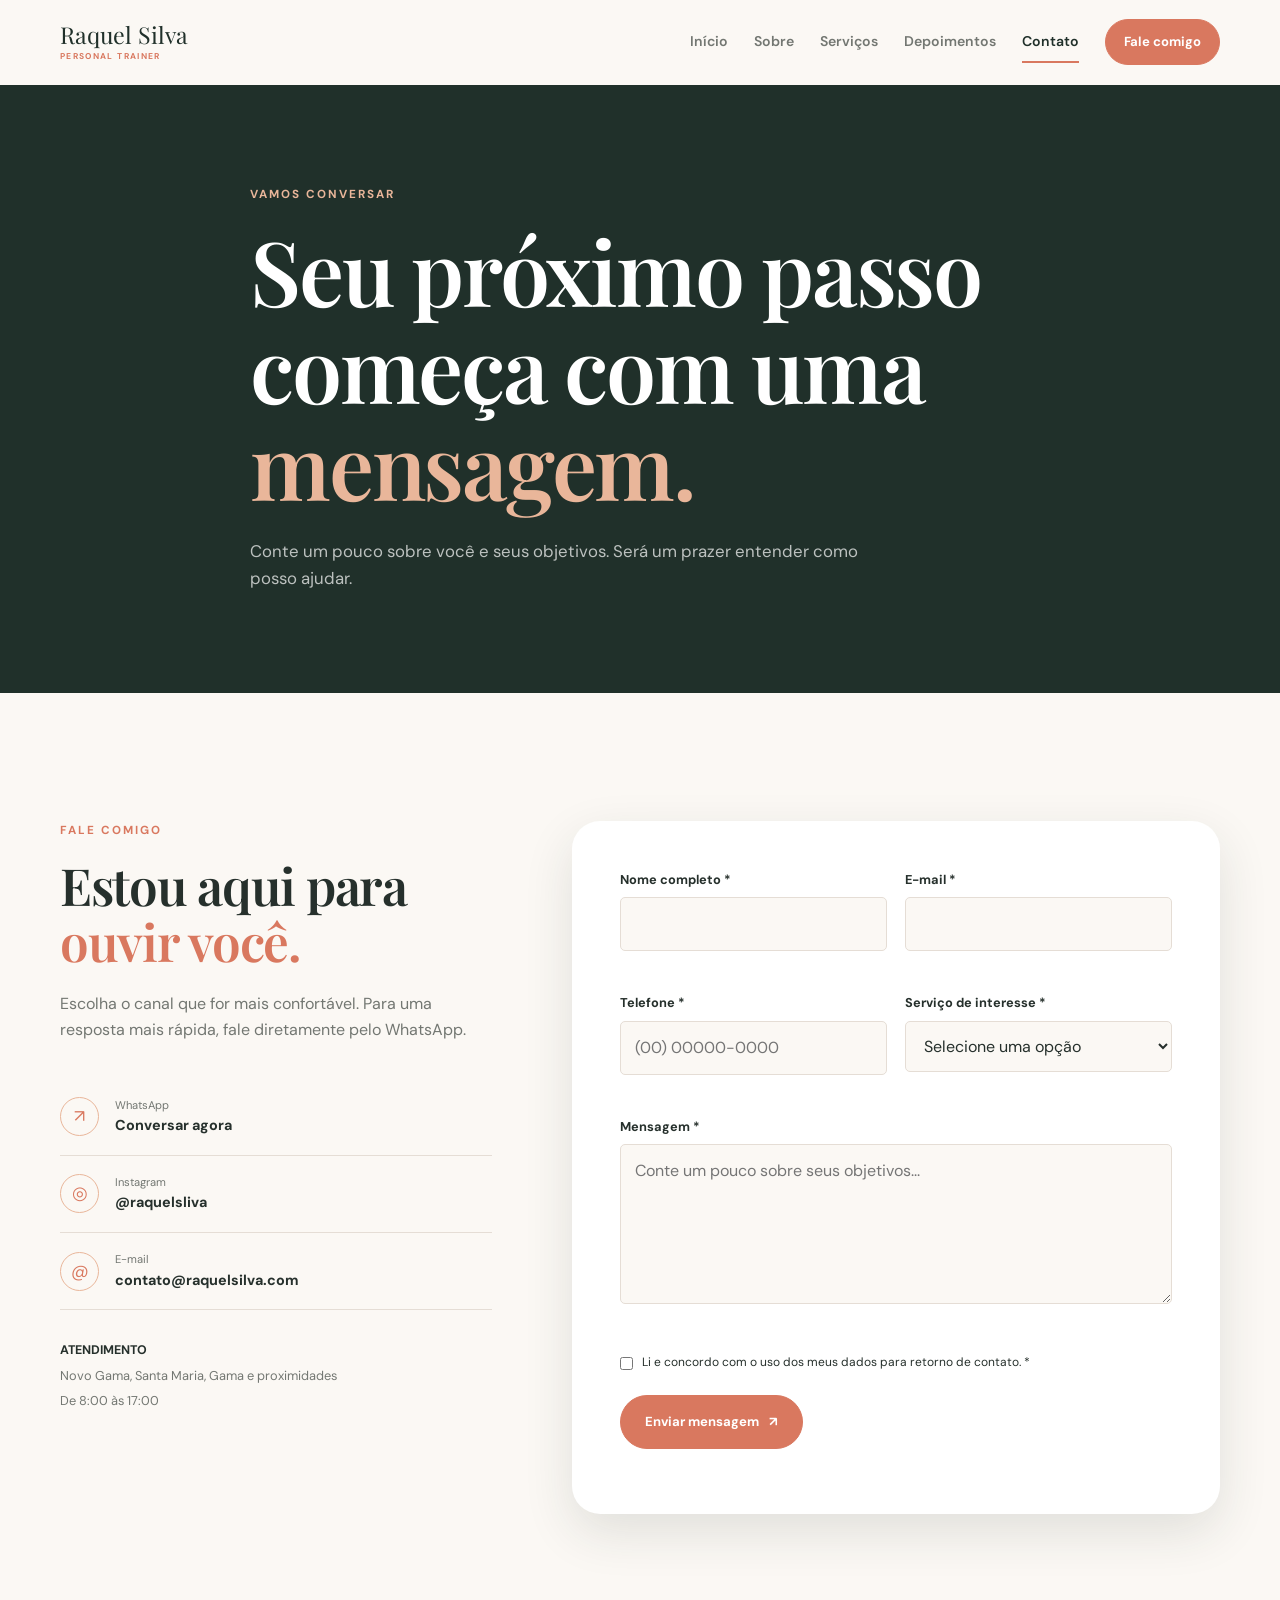
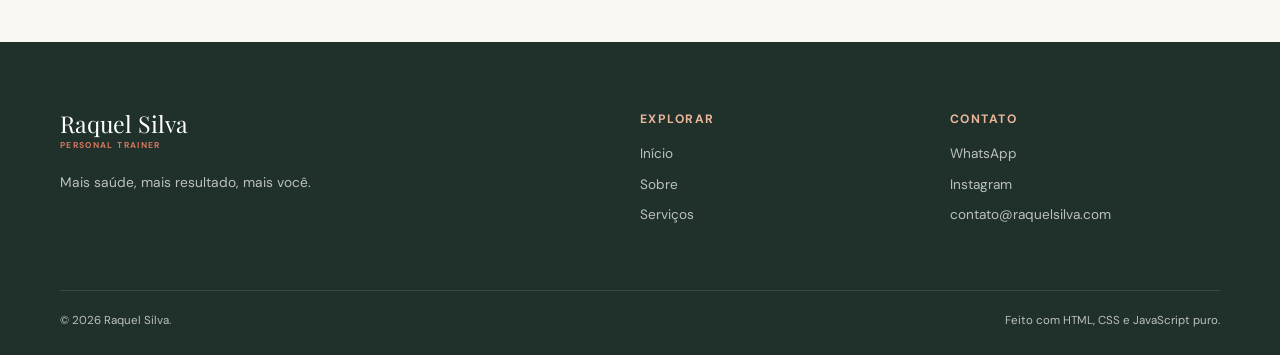
==== contato.html @ 31d825fd "Commit Inicial" ====
<!DOCTYPE html>
<html lang="pt-BR">
<head><meta charset="UTF-8"><meta name="viewport" content="width=device-width, initial-scale=1.0"><meta name="description" content="Entre em contato com Raquel Silva Personal Trainer pelo WhatsApp, Instagram ou formulário online."><title>Contato | Raquel Silva Personal Trainer</title><link rel="preconnect" href="https://fonts.googleapis.com"><link rel="preconnect" href="https://fonts.gstatic.com" crossorigin><link href="https://fonts.googleapis.com/css2?family=DM+Sans:wght@400;500;600;700&family=Playfair+Display:wght@600;700&display=swap" rel="stylesheet"><link rel="stylesheet" href="assets/css/style.css"><link rel="stylesheet" href="assets/css/responsive.css"><script defer src="assets/js/main.js"></script><script defer src="assets/js/form-validation.js"></script></head>
<body><a class="skip-link" href="#conteudo">Pular para o conteúdo</a><header class="site-header" id="topo"><div class="container nav-wrapper"><a class="brand" href="index.html"><span>Raquel Silva</span><small>PERSONAL TRAINER</small></a><button class="menu-toggle" type="button" aria-expanded="false" aria-controls="menu-principal" aria-label="Abrir menu"><span></span><span></span><span></span></button><nav class="main-nav" id="menu-principal" aria-label="Navegação principal"><a href="index.html">Início</a><a href="sobre.html">Sobre</a><a href="servicos.html">Serviços</a><a href="index.html#depoimentos">Depoimentos</a><a class="active" href="contato.html">Contato</a><a class="button button-small" data-whatsapp href="#">Fale comigo</a></nav></div></header>
<main id="conteudo"><section class="page-hero section-dark"><div class="container narrow"><p class="eyebrow">Vamos conversar</p><h1>Seu próximo passo começa com uma <em>mensagem.</em></h1><p>Conte um pouco sobre você e seus objetivos. Será um prazer entender como posso ajudar.</p></div></section><section class="section"><div class="container contact-grid"><div class="contact-intro reveal"><p class="eyebrow">Fale comigo</p><h2>Estou aqui para <em>ouvir você.</em></h2><p>Escolha o canal que for mais confortável. Para uma resposta mais rápida, fale diretamente pelo WhatsApp.</p><a class="contact-line" data-whatsapp href="#"><span class="contact-icon">↗</span><span><small>WhatsApp</small><strong>Conversar agora</strong></span></a><a class="contact-line" data-instagram href="#" target="_blank" rel="noopener noreferrer"><span class="contact-icon">◎</span><span><small>Instagram</small><strong>@raquelsliva</strong></span></a><a class="contact-line" href="mailto:contato@raquelsilva.com"><span class="contact-icon">@</span><span><small>E-mail</small><strong>contato@raquelsilva.com</strong></span></a><div class="availability"><strong>Atendimento</strong><span>Novo Gama, Santa Maria, Gama e proximidades</span><span>De 8:00 às 17:00</span></div></div><div class="form-card reveal"><form id="contact-form" novalidate><!-- PERSONALIZE: para envio real, conecte este formulário ao Formspree, EmailJS ou backend próprio. --><div class="form-row"><div class="field"><label for="nome">Nome completo *</label><input id="nome" name="nome" type="text" autocomplete="name" required><small class="field-error" data-error-for="nome"></small></div><div class="field"><label for="email">E-mail *</label><input id="email" name="email" type="email" autocomplete="email" required><small class="field-error" data-error-for="email"></small></div></div><div class="form-row"><div class="field"><label for="telefone">Telefone *</label><input id="telefone" name="telefone" type="tel" autocomplete="tel" placeholder="(00) 00000-0000" required><small class="field-error" data-error-for="telefone"></small></div><div class="field"><label for="servico">Serviço de interesse *</label><select id="servico" name="servico" required><option value="">Selecione uma opção</option><option>Treinos personalizados</option><option>Aulas coletivas</option><option>Pilates</option><option>Consultoria online</option></select><small class="field-error" data-error-for="servico"></small></div></div><div class="field"><label for="mensagem">Mensagem *</label><textarea id="mensagem" name="mensagem" rows="5" placeholder="Conte um pouco sobre seus objetivos..." required></textarea><small class="field-error" data-error-for="mensagem"></small></div><label class="checkbox-field"><input id="privacidade" name="privacidade" type="checkbox" required><span>Li e concordo com o uso dos meus dados para retorno de contato. *</span></label><small class="field-error" data-error-for="privacidade"></small><button class="button" type="submit">Enviar mensagem <span>↗</span></button><div class="form-feedback" role="status" aria-live="polite"></div></form></div></div></section></main><footer class="site-footer"><div class="container footer-grid"><div><a class="brand brand-light" href="index.html"><span>Raquel Silva</span><small>PERSONAL TRAINER</small></a><p>Mais saúde, mais resultado, mais você.</p></div><div><h3>Explorar</h3><a href="index.html">Início</a><a href="sobre.html">Sobre</a><a href="servicos.html">Serviços</a></div><div><h3>Contato</h3><a data-whatsapp href="#">WhatsApp</a><a data-instagram href="#" target="_blank" rel="noopener noreferrer">Instagram</a><a href="mailto:contato@raquelsilva.com">contato@raquelsilva.com</a></div></div><div class="container footer-bottom"><span>© <span data-year></span> Raquel Silva.</span><span>Feito com HTML, CSS e JavaScript puro.</span></div></footer></body></html>
---- assets/css/style.css ----
:root{--primary:#20302a;--primary-2:#2d4038;--secondary:#d9785f;--accent:#e9b69a;--bg:#fbf8f4;--surface:#fff;--soft:#f2ebe4;--text:#26302c;--muted:#737772;--line:#e5ddd5;--success:#25d366;--shadow:0 18px 50px rgba(32,48,42,.12);--radius:8px;--radius-lg:28px;--transition:250ms ease}*{box-sizing:border-box;margin:0;padding:0}html{scroll-behavior:smooth}body{background:var(--bg);color:var(--text);font-family:'DM Sans',sans-serif;font-size:16px;line-height:1.65;overflow-x:hidden}body.menu-open{overflow:hidden}img{display:block;max-width:100%;height:auto}a{color:inherit;text-decoration:none}button,input,textarea,select{font:inherit}button{cursor:pointer}h1,h2{font-family:'Playfair Display',serif;font-weight:600;line-height:1.08;letter-spacing:-.025em}h1{font-size:clamp(2.8rem,7vw,5.8rem)}h2{font-size:clamp(2.1rem,4vw,3.8rem)}h3{line-height:1.2}.container{width:min(1160px,calc(100% - 40px));margin-inline:auto}.narrow{max-width:780px}.section{padding:clamp(76px,10vw,140px) 0}.section-soft{background:var(--soft)}.section-dark{background:var(--primary);color:#fff}.center{text-align:center}.eyebrow{color:var(--secondary);font-size:.73rem;font-weight:700;letter-spacing:.17em;text-transform:uppercase;margin-bottom:18px}.section-dark .eyebrow{color:var(--accent)}em{color:var(--secondary);font-style:normal}.section-dark em{color:var(--accent)}.site-header{background:rgba(251,248,244,.94);border-bottom:1px solid transparent;position:sticky;top:0;z-index:20;transition:box-shadow var(--transition),background var(--transition)}.site-header.scrolled{box-shadow:0 8px 25px rgba(32,48,42,.08);border-color:var(--line)}.nav-wrapper{align-items:center;display:flex;justify-content:space-between;min-height:84px}.brand{display:flex;flex-direction:column;font-family:'Playfair Display',serif;font-size:1.45rem;line-height:1;color:var(--primary)}.brand small{color:var(--secondary);font-family:'DM Sans',sans-serif;font-size:.53rem;font-weight:700;letter-spacing:.16em;margin-top:7px}.brand-light{color:#fff}.main-nav{align-items:center;display:flex;gap:26px}.main-nav>a:not(.button){color:var(--muted);font-size:.88rem;font-weight:600;position:relative}.main-nav>a:not(.button):after{background:var(--secondary);bottom:-9px;content:'';height:2px;left:0;position:absolute;transform:scaleX(0);transform-origin:left;transition:transform var(--transition);width:100%}.main-nav>a:not(.button):hover,.main-nav>a.active{color:var(--primary)}.main-nav>a:hover:after,.main-nav>a.active:after{transform:scaleX(1)}.button{align-items:center;background:var(--secondary);border:1px solid var(--secondary);border-radius:99px;color:#fff;display:inline-flex;font-size:.82rem;font-weight:700;gap:10px;justify-content:center;padding:15px 24px;transition:transform var(--transition),background var(--transition),box-shadow var(--transition)}.button:hover{background:#c86650;box-shadow:0 10px 25px rgba(217,120,95,.25);transform:translateY(-2px)}.button-small{padding:11px 18px!important;color:#fff!important}.button-ghost-light{background:transparent;border-color:rgba(255,255,255,.35)}.button-ghost-light:hover{background:#fff;color:var(--primary)}.button-light{background:#fff;border-color:#fff;color:var(--primary)}.button-outline{background:transparent;border-color:var(--primary);color:var(--primary)}.button-outline:hover{background:var(--primary);color:#fff}.menu-toggle{background:none;border:0;display:none}.skip-link{background:var(--secondary);color:#fff;left:10px;padding:8px 14px;position:fixed;top:-100px;z-index:30}.skip-link:focus{top:10px}.hero{padding:clamp(70px,9vw,130px) 0 110px}.hero-grid{align-items:center;display:grid;gap:70px;grid-template-columns:1.05fr .95fr}.hero-copy h1{margin-bottom:26px;max-width:720px}.hero-text{color:rgba(255,255,255,.72);font-size:1.05rem;max-width:570px}.button-group{display:flex;flex-wrap:wrap;gap:12px;margin:34px 0}.hero-proof{align-items:center;color:var(--accent);display:flex;font-size:.75rem;gap:12px;letter-spacing:.08em;text-transform:uppercase}.hero-proof span{color:rgba(255,255,255,.35)}.hero-visual{position:relative}.image-frame{border-radius:var(--radius-lg);overflow:hidden}.hero-visual .image-frame{aspect-ratio:4/5;background:var(--primary-2);border:10px solid rgba(255,255,255,.12);box-shadow:var(--shadow);transform:rotate(3deg)}.hero-visual img{height:100%;object-fit:cover;width:100%}.floating-card{align-items:center;background:#fff;border-radius:12px;bottom:9%;box-shadow:var(--shadow);color:var(--primary);display:flex;gap:12px;left:-38px;padding:16px 20px;position:absolute}.floating-card strong{display:block;font-family:'Playfair Display',serif;font-size:1.15rem;line-height:1.15}.floating-card small{color:var(--muted);display:block;font-size:.69rem;margin-top:4px}.spark{color:var(--secondary);font-size:1.6rem}.circle-stamp{align-items:center;border:1px solid var(--accent);border-radius:50%;color:var(--accent);display:flex;flex-direction:column;font-size:.66rem;font-weight:700;height:92px;justify-content:center;letter-spacing:.12em;line-height:1.25;position:absolute;right:-20px;text-align:center;top:5%;width:92px}.circle-stamp span{font-size:1rem}.two-columns{display:grid;gap:clamp(45px,8vw,110px);grid-template-columns:1fr 1fr}.align-center{align-items:center}.image-stack{padding:20px 25px 20px 0;position:relative}.image-frame-small{aspect-ratio:4/5;max-width:460px}.image-frame-small img{height:100%;object-fit:cover;width:100%}.vertical-label{bottom:16px;color:var(--secondary);font-size:.68rem;font-weight:700;letter-spacing:.14em;position:absolute;right:-78px;transform:rotate(-90deg)}.section-copy h2{margin-bottom:24px}.section-copy p{color:var(--muted);margin-bottom:16px}.text-link{color:var(--primary);display:inline-flex;font-size:.85rem;font-weight:700;gap:12px;margin-top:16px}.text-link span{color:var(--secondary);font-size:1.1rem;transition:transform var(--transition)}.text-link:hover span{transform:translateX(5px)}.section-heading{align-items:end;display:flex;justify-content:space-between;margin-bottom:48px}.section-heading h2{max-width:650px}.services-grid{display:grid;gap:18px;grid-template-columns:repeat(4,1fr)}.service-card{background:var(--surface);border:1px solid transparent;border-radius:var(--radius);min-height:310px;padding:28px;position:relative;transition:transform var(--transition),box-shadow var(--transition)}.service-card:hover{box-shadow:var(--shadow);transform:translateY(-7px)}.card-number{color:var(--secondary);font-size:.72rem;font-weight:700;position:absolute;right:25px;top:24px}.service-icon{color:var(--secondary);font-size:2.2rem;margin:22px 0 28px}.service-card h3{font-size:1.22rem;margin-bottom:12px}.service-card p{color:var(--muted);font-size:.9rem;margin-bottom:22px}.service-card a{color:var(--primary);font-size:.8rem;font-weight:700}.philosophy-grid{align-items:center;display:grid;gap:80px;grid-template-columns:1fr 1fr}.check-list{display:grid;gap:14px;grid-template-columns:1fr 1fr;list-style:none;margin-top:28px}.check-list li{font-size:.88rem;font-weight:600;padding-left:27px;position:relative}.check-list li:before{color:var(--secondary);content:'✓';font-weight:700;left:0;position:absolute}.quote-card{background:var(--primary);border-radius:var(--radius-lg);color:#fff;padding:clamp(34px,6vw,70px);position:relative}.quote-mark{color:var(--accent);font-family:Georgia,serif;font-size:6rem;left:28px;line-height:1;position:absolute;top:15px}.quote-card blockquote{font-family:'Playfair Display',serif;font-size:clamp(2rem,4vw,3.2rem);line-height:1.13;margin:45px 0 20px}.quote-card p{color:rgba(255,255,255,.68);font-size:.9rem;margin-bottom:28px}.quote-card .button{background:var(--accent);border-color:var(--accent);color:var(--primary)}.carousel-controls{display:flex;gap:8px}.carousel-button{background:transparent;border:1px solid var(--line);border-radius:50%;color:var(--primary);height:42px;transition:all var(--transition);width:42px}.carousel-button:hover{background:var(--primary);color:#fff}.testimonials{min-height:180px;position:relative}.testimonial{display:none;max-width:800px}.testimonial.active{display:block}.testimonial p{font-family:'Playfair Display',serif;font-size:clamp(1.6rem,3vw,2.4rem);line-height:1.25;margin-bottom:26px}.testimonial strong,.testimonial small{display:block}.testimonial strong{font-size:.85rem}.testimonial small{color:var(--muted);font-size:.78rem;margin-top:4px}.placeholder-note{color:var(--muted);font-size:.7rem;margin-top:38px}.instagram-banner{background:var(--secondary);color:#fff;padding:76px 0}.instagram-content{align-items:center;display:flex;gap:30px;justify-content:space-between}.instagram-banner .eyebrow{color:var(--primary)}.instagram-banner h2{font-size:clamp(2rem,4vw,3.5rem);max-width:700px}.instagram-banner em{color:var(--primary)}.site-footer{background:var(--primary);color:rgba(255,255,255,.7);padding:70px 0 25px}.footer-grid{display:grid;gap:40px;grid-template-columns:2fr 1fr 1fr}.footer-grid p{font-size:.86rem;margin-top:20px}.footer-grid h3{color:var(--accent);font-size:.76rem;letter-spacing:.12em;margin-bottom:17px;text-transform:uppercase}.footer-grid>div>a:not(.brand){display:block;font-size:.85rem;margin:8px 0}.footer-grid>div>a:not(.brand):hover{color:#fff}.footer-bottom{border-top:1px solid rgba(255,255,255,.12);display:flex;font-size:.72rem;justify-content:space-between;margin-top:55px;padding-top:20px}.page-hero{padding:100px 0}.page-hero h1{max-width:800px}.page-hero p:not(.eyebrow){color:rgba(255,255,255,.7);font-size:1.05rem;margin-top:25px;max-width:620px}.values-grid{display:grid;gap:18px;grid-template-columns:repeat(4,1fr)}.value-card{background:#fff;border-radius:var(--radius);padding:30px}.value-card span,.detail-number{color:var(--secondary);font-size:.75rem;font-weight:700}.value-card h3{font-size:1.2rem;margin:35px 0 12px}.value-card p{color:var(--muted);font-size:.9rem}.cta-section{background:var(--accent);padding:100px 0}.cta-section h2{margin-bottom:16px}.cta-section p:not(.eyebrow){margin-bottom:28px}.service-details{display:grid;gap:0}.service-detail{border-bottom:1px solid var(--line);display:grid;gap:40px;grid-template-columns:80px 1fr;padding:60px 0}.service-detail:first-child{padding-top:0}.service-detail h2{font-size:clamp(2rem,4vw,3.4rem);margin:8px 0 18px}.service-detail>div:last-child>p:not(.eyebrow){color:var(--muted);max-width:760px}.detail-columns{display:grid;gap:28px;grid-template-columns:1fr 1fr;margin:30px 0}.detail-columns h3{font-size:.9rem;margin-bottom:7px}.detail-columns p{color:var(--muted);font-size:.88rem}.contact-grid{display:grid;gap:80px;grid-template-columns:.8fr 1.2fr}.contact-intro h2{margin-bottom:22px}.contact-intro>p:not(.eyebrow){color:var(--muted);margin-bottom:35px}.contact-line{align-items:center;border-bottom:1px solid var(--line);display:flex;gap:16px;padding:17px 0}.contact-icon{align-items:center;border:1px solid var(--accent);border-radius:50%;color:var(--secondary);display:flex;font-size:1.1rem;height:39px;justify-content:center;width:39px}.contact-line small,.contact-line strong{display:block}.contact-line small{color:var(--muted);font-size:.7rem}.contact-line strong{font-size:.9rem}.availability{display:grid;gap:4px;margin-top:30px}.availability strong{font-size:.78rem;text-transform:uppercase}.availability span{color:var(--muted);font-size:.8rem}.form-card{background:#fff;border-radius:var(--radius-lg);box-shadow:var(--shadow);padding:clamp(25px,4vw,48px)}.form-row{display:grid;gap:18px;grid-template-columns:1fr 1fr}.field{margin-bottom:19px}.field label{display:block;font-size:.8rem;font-weight:700;margin-bottom:7px}.field input,.field select,.field textarea{background:var(--bg);border:1px solid var(--line);border-radius:5px;color:var(--text);outline:none;padding:13px 14px;resize:vertical;width:100%}.field input:focus,.field select:focus,.field textarea:focus{border-color:var(--secondary);box-shadow:0 0 0 3px rgba(217,120,95,.12)}.field.invalid input,.field.invalid select,.field.invalid textarea{border-color:#bd4c4c}.field-error{color:#bd4c4c;display:block;font-size:.7rem;min-height:18px;margin-top:4px}.checkbox-field{align-items:flex-start;display:flex;font-size:.75rem;gap:9px;margin:4px 0}.checkbox-field input{accent-color:var(--secondary);margin-top:4px}.checkbox-field+.field-error{margin-left:24px}.form-feedback{font-size:.82rem;margin-top:17px}.form-feedback.success{color:#2a7c50}.form-feedback.error{color:#bd4c4c}

.reveal{opacity:0;transform:translateY(18px);transition:opacity .7s ease,transform .7s ease}.reveal.is-visible{opacity:1;transform:none}
---- assets/css/responsive.css ----
@media (max-width:960px){.main-nav{gap:15px}.services-grid,.values-grid{grid-template-columns:repeat(2,1fr)}.hero-grid{gap:45px}.philosophy-grid{gap:45px}.contact-grid{gap:45px}}
@media (max-width:760px){.container{width:min(100% - 32px,560px)}.nav-wrapper{min-height:72px}.menu-toggle{display:flex;flex-direction:column;gap:5px;padding:8px;position:relative;z-index:22}.menu-toggle span{background:var(--primary);display:block;height:2px;transition:transform var(--transition),opacity var(--transition);width:24px}.menu-toggle[aria-expanded=true] span:nth-child(1){transform:translateY(7px) rotate(45deg)}.menu-toggle[aria-expanded=true] span:nth-child(2){opacity:0}.menu-toggle[aria-expanded=true] span:nth-child(3){transform:translateY(-7px) rotate(-45deg)}.main-nav{align-items:flex-start;background:var(--bg);flex-direction:column;gap:0;height:calc(100vh - 72px);left:0;padding:30px 24px;position:fixed;top:72px;transform:translateX(100%);transition:transform var(--transition);width:100%;z-index:21}.main-nav.open{transform:translateX(0)}.main-nav>a:not(.button){border-bottom:1px solid var(--line);font-size:1.1rem;padding:15px 0;width:100%}.main-nav>a:not(.button):after{display:none}.main-nav .button{margin-top:25px;width:100%}.hero{padding:70px 0 90px}.hero-grid,.two-columns,.philosophy-grid,.contact-grid{grid-template-columns:1fr}.hero-copy h1{font-size:clamp(2.7rem,13vw,4.3rem)}.hero-visual{margin:20px auto 0;max-width:480px;width:90%}.floating-card{bottom:8%;left:-15px}.circle-stamp{right:-14px}.section{padding:75px 0}.image-stack{margin:0 auto;max-width:450px;width:90%}.section-heading{align-items:flex-start;flex-direction:column;gap:18px}.desktop-only{display:none}.services-grid,.values-grid{grid-template-columns:1fr 1fr}.service-card{min-height:260px;padding:23px}.service-icon{margin:15px 0 20px}.check-list{grid-template-columns:1fr}.quote-card{margin-top:20px}.instagram-content{align-items:flex-start;flex-direction:column}.instagram-content .button{width:100%}.footer-grid{grid-template-columns:1fr 1fr}.footer-grid>div:first-child{grid-column:1/-1}.footer-bottom{flex-direction:column;gap:8px}.page-hero{padding:76px 0}.service-detail{gap:16px;grid-template-columns:45px 1fr;padding:45px 0}.detail-columns{grid-template-columns:1fr}.form-row{grid-template-columns:1fr}}
@media (max-width:420px){.services-grid,.values-grid{grid-template-columns:1fr}.service-card{min-height:0}.hero-proof{font-size:.65rem;gap:7px}.floating-card{padding:12px 14px}.floating-card strong{font-size:1rem}.circle-stamp{height:76px;width:76px}.footer-grid{grid-template-columns:1fr}.footer-grid>div:first-child{grid-column:auto}.button-group .button{width:100%}}
@media (prefers-reduced-motion:reduce){html{scroll-behavior:auto}*,*:before,*:after{animation-duration:.01ms!important;animation-iteration-count:1!important;scroll-behavior:auto!important;transition-duration:.01ms!important}}
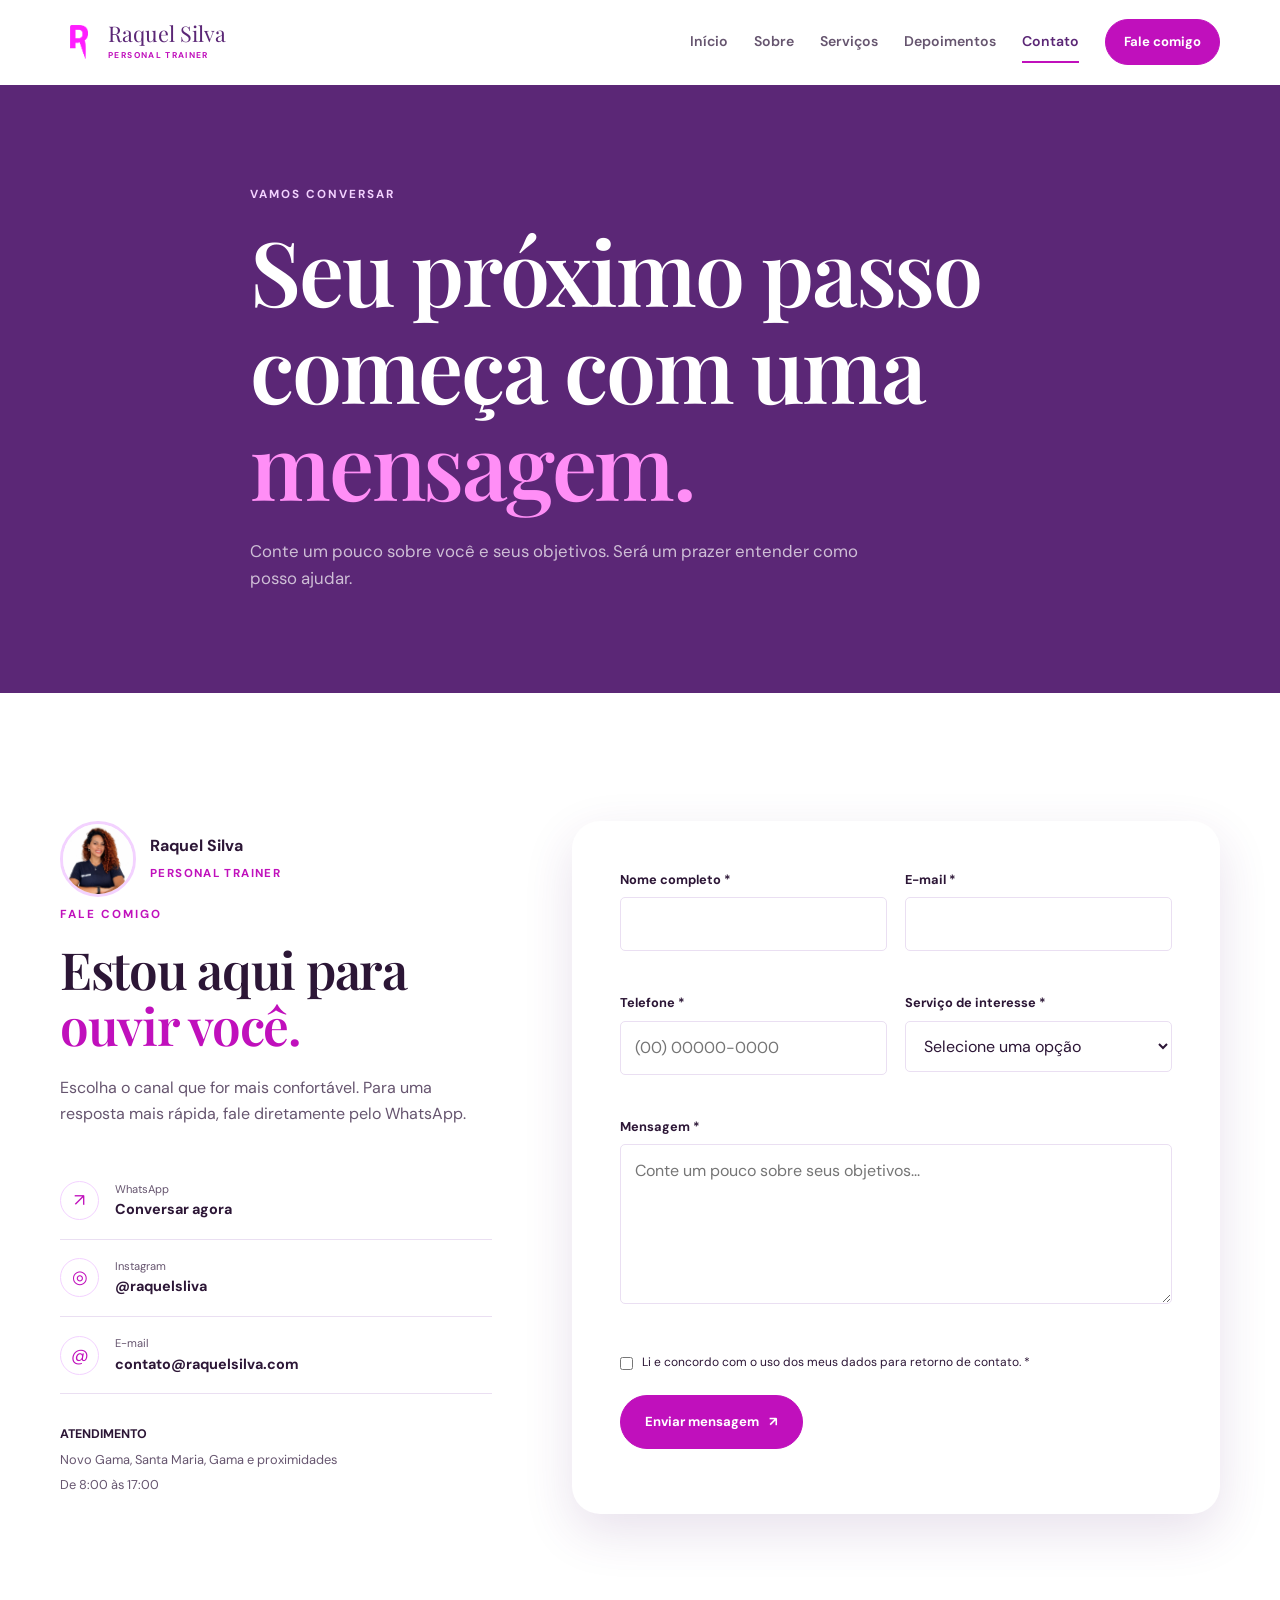
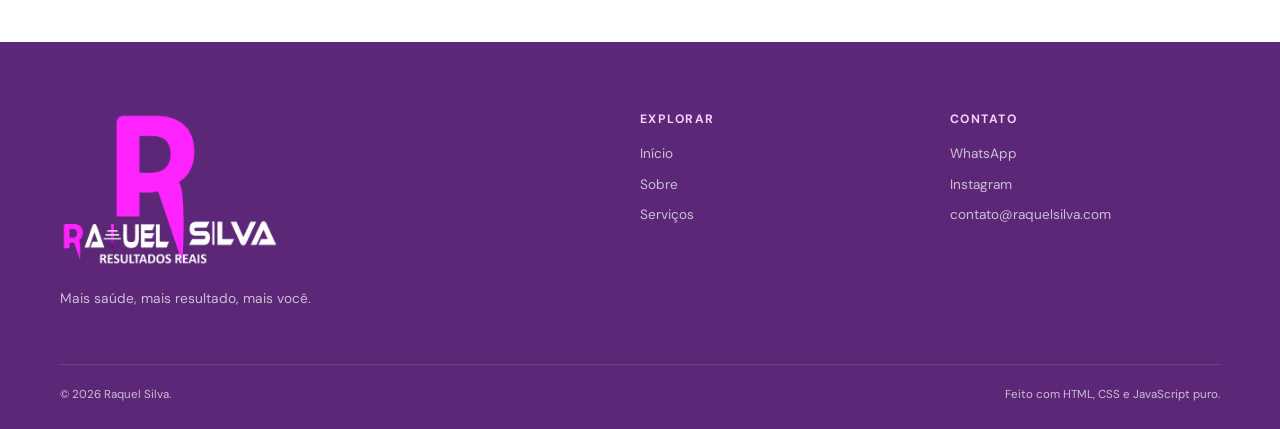
==== commit 1083b6a1: "Ajustes visuais e depoimentos" ====
--- a/contato.html
+++ b/contato.html
@@ -1,5 +1,5 @@
 <!DOCTYPE html>
 <html lang="pt-BR">
-<head><meta charset="UTF-8"><meta name="viewport" content="width=device-width, initial-scale=1.0"><meta name="description" content="Entre em contato com Raquel Silva Personal Trainer pelo WhatsApp, Instagram ou formulário online."><title>Contato | Raquel Silva Personal Trainer</title><link rel="preconnect" href="https://fonts.googleapis.com"><link rel="preconnect" href="https://fonts.gstatic.com" crossorigin><link href="https://fonts.googleapis.com/css2?family=DM+Sans:wght@400;500;600;700&family=Playfair+Display:wght@600;700&display=swap" rel="stylesheet"><link rel="stylesheet" href="assets/css/style.css"><link rel="stylesheet" href="assets/css/responsive.css"><script defer src="assets/js/main.js"></script><script defer src="assets/js/form-validation.js"></script></head>
-<body><a class="skip-link" href="#conteudo">Pular para o conteúdo</a><header class="site-header" id="topo"><div class="container nav-wrapper"><a class="brand" href="index.html"><span>Raquel Silva</span><small>PERSONAL TRAINER</small></a><button class="menu-toggle" type="button" aria-expanded="false" aria-controls="menu-principal" aria-label="Abrir menu"><span></span><span></span><span></span></button><nav class="main-nav" id="menu-principal" aria-label="Navegação principal"><a href="index.html">Início</a><a href="sobre.html">Sobre</a><a href="servicos.html">Serviços</a><a href="index.html#depoimentos">Depoimentos</a><a class="active" href="contato.html">Contato</a><a class="button button-small" data-whatsapp href="#">Fale comigo</a></nav></div></header>
-<main id="conteudo"><section class="page-hero section-dark"><div class="container narrow"><p class="eyebrow">Vamos conversar</p><h1>Seu próximo passo começa com uma <em>mensagem.</em></h1><p>Conte um pouco sobre você e seus objetivos. Será um prazer entender como posso ajudar.</p></div></section><section class="section"><div class="container contact-grid"><div class="contact-intro reveal"><p class="eyebrow">Fale comigo</p><h2>Estou aqui para <em>ouvir você.</em></h2><p>Escolha o canal que for mais confortável. Para uma resposta mais rápida, fale diretamente pelo WhatsApp.</p><a class="contact-line" data-whatsapp href="#"><span class="contact-icon">↗</span><span><small>WhatsApp</small><strong>Conversar agora</strong></span></a><a class="contact-line" data-instagram href="#" target="_blank" rel="noopener noreferrer"><span class="contact-icon">◎</span><span><small>Instagram</small><strong>@raquelsliva</strong></span></a><a class="contact-line" href="mailto:contato@raquelsilva.com"><span class="contact-icon">@</span><span><small>E-mail</small><strong>contato@raquelsilva.com</strong></span></a><div class="availability"><strong>Atendimento</strong><span>Novo Gama, Santa Maria, Gama e proximidades</span><span>De 8:00 às 17:00</span></div></div><div class="form-card reveal"><form id="contact-form" novalidate><!-- PERSONALIZE: para envio real, conecte este formulário ao Formspree, EmailJS ou backend próprio. --><div class="form-row"><div class="field"><label for="nome">Nome completo *</label><input id="nome" name="nome" type="text" autocomplete="name" required><small class="field-error" data-error-for="nome"></small></div><div class="field"><label for="email">E-mail *</label><input id="email" name="email" type="email" autocomplete="email" required><small class="field-error" data-error-for="email"></small></div></div><div class="form-row"><div class="field"><label for="telefone">Telefone *</label><input id="telefone" name="telefone" type="tel" autocomplete="tel" placeholder="(00) 00000-0000" required><small class="field-error" data-error-for="telefone"></small></div><div class="field"><label for="servico">Serviço de interesse *</label><select id="servico" name="servico" required><option value="">Selecione uma opção</option><option>Treinos personalizados</option><option>Aulas coletivas</option><option>Pilates</option><option>Consultoria online</option></select><small class="field-error" data-error-for="servico"></small></div></div><div class="field"><label for="mensagem">Mensagem *</label><textarea id="mensagem" name="mensagem" rows="5" placeholder="Conte um pouco sobre seus objetivos..." required></textarea><small class="field-error" data-error-for="mensagem"></small></div><label class="checkbox-field"><input id="privacidade" name="privacidade" type="checkbox" required><span>Li e concordo com o uso dos meus dados para retorno de contato. *</span></label><small class="field-error" data-error-for="privacidade"></small><button class="button" type="submit">Enviar mensagem <span>↗</span></button><div class="form-feedback" role="status" aria-live="polite"></div></form></div></div></section></main><footer class="site-footer"><div class="container footer-grid"><div><a class="brand brand-light" href="index.html"><span>Raquel Silva</span><small>PERSONAL TRAINER</small></a><p>Mais saúde, mais resultado, mais você.</p></div><div><h3>Explorar</h3><a href="index.html">Início</a><a href="sobre.html">Sobre</a><a href="servicos.html">Serviços</a></div><div><h3>Contato</h3><a data-whatsapp href="#">WhatsApp</a><a data-instagram href="#" target="_blank" rel="noopener noreferrer">Instagram</a><a href="mailto:contato@raquelsilva.com">contato@raquelsilva.com</a></div></div><div class="container footer-bottom"><span>© <span data-year></span> Raquel Silva.</span><span>Feito com HTML, CSS e JavaScript puro.</span></div></footer></body></html>
+<head><meta charset="UTF-8"><meta name="viewport" content="width=device-width, initial-scale=1.0"><meta name="description" content="Entre em contato com Raquel Silva Personal Trainer pelo WhatsApp, Instagram ou formulário online."><title>Contato | Raquel Silva Personal Trainer</title><link rel="preconnect" href="https://fonts.googleapis.com"><link rel="preconnect" href="https://fonts.gstatic.com" crossorigin><link href="https://fonts.googleapis.com/css2?family=DM+Sans:wght@400;500;600;700&family=Playfair+Display:wght@600;700&display=swap" rel="stylesheet"><link rel="icon" type="image/png" href="assets/images/brand/r.png"><meta name="theme-color" content="#5b2776"><link rel="stylesheet" href="assets/css/style.css"><link rel="stylesheet" href="assets/css/responsive.css"><script defer src="assets/js/main.js"></script><script defer src="assets/js/form-validation.js"></script></head>
+<body><a class="skip-link" href="#conteudo">Pular para o conteúdo</a><header class="site-header" id="topo"><div class="container nav-wrapper"><a class="brand" href="index.html" aria-label="Raquel Silva, página inicial"><img class="brand-mark" src="assets/images/brand/r.png" alt=""><span class="brand-text"><span>Raquel Silva</span><small>PERSONAL TRAINER</small></span></a><button class="menu-toggle" type="button" aria-expanded="false" aria-controls="menu-principal" aria-label="Abrir menu"><span></span><span></span><span></span></button><nav class="main-nav" id="menu-principal" aria-label="Navegação principal"><a href="index.html">Início</a><a href="sobre.html">Sobre</a><a href="servicos.html">Serviços</a><a href="index.html#depoimentos">Depoimentos</a><a class="active" href="contato.html">Contato</a><a class="button button-small" data-whatsapp href="#">Fale comigo</a></nav></div></header>
+<main id="conteudo"><section class="page-hero section-dark"><div class="container narrow"><p class="eyebrow">Vamos conversar</p><h1>Seu próximo passo começa com uma <em>mensagem.</em></h1><p>Conte um pouco sobre você e seus objetivos. Será um prazer entender como posso ajudar.</p></div></section><section class="section"><div class="container contact-grid"><div class="contact-intro reveal"><div class="contact-person"><img src="assets/images/raquel/raquel-principal.jpg" alt="Raquel Silva"><div><strong>Raquel Silva</strong><span>Personal trainer</span></div></div><p class="eyebrow">Fale comigo</p><h2>Estou aqui para <em>ouvir você.</em></h2><p>Escolha o canal que for mais confortável. Para uma resposta mais rápida, fale diretamente pelo WhatsApp.</p><a class="contact-line" data-whatsapp href="#"><span class="contact-icon">↗</span><span><small>WhatsApp</small><strong>Conversar agora</strong></span></a><a class="contact-line" data-instagram href="#" target="_blank" rel="noopener noreferrer"><span class="contact-icon">◎</span><span><small>Instagram</small><strong>@raquelsliva</strong></span></a><a class="contact-line" href="mailto:contato@raquelsilva.com"><span class="contact-icon">@</span><span><small>E-mail</small><strong>contato@raquelsilva.com</strong></span></a><div class="availability"><strong>Atendimento</strong><span>Novo Gama, Santa Maria, Gama e proximidades</span><span>De 8:00 às 17:00</span></div></div><div class="form-card reveal"><form id="contact-form" novalidate><!-- PERSONALIZE: para envio real, conecte este formulário ao Formspree, EmailJS ou backend próprio. --><div class="form-row"><div class="field"><label for="nome">Nome completo *</label><input id="nome" name="nome" type="text" autocomplete="name" required><small class="field-error" data-error-for="nome"></small></div><div class="field"><label for="email">E-mail *</label><input id="email" name="email" type="email" autocomplete="email" required><small class="field-error" data-error-for="email"></small></div></div><div class="form-row"><div class="field"><label for="telefone">Telefone *</label><input id="telefone" name="telefone" type="tel" autocomplete="tel" placeholder="(00) 00000-0000" required><small class="field-error" data-error-for="telefone"></small></div><div class="field"><label for="servico">Serviço de interesse *</label><select id="servico" name="servico" required><option value="">Selecione uma opção</option><option>Treinos personalizados</option><option>Aulas coletivas</option><option>Pilates</option><option>Consultoria online</option></select><small class="field-error" data-error-for="servico"></small></div></div><div class="field"><label for="mensagem">Mensagem *</label><textarea id="mensagem" name="mensagem" rows="5" placeholder="Conte um pouco sobre seus objetivos..." required></textarea><small class="field-error" data-error-for="mensagem"></small></div><label class="checkbox-field"><input id="privacidade" name="privacidade" type="checkbox" required><span>Li e concordo com o uso dos meus dados para retorno de contato. *</span></label><small class="field-error" data-error-for="privacidade"></small><button class="button" type="submit">Enviar mensagem <span>↗</span></button><div class="form-feedback" role="status" aria-live="polite"></div></form></div></div></section></main><footer class="site-footer"><div class="container footer-grid"><div><a class="brand brand-light" href="index.html"><img class="brand-logo" src="assets/images/brand/logo.png" alt="Raquel Silva Resultados Reais"></a><p>Mais saúde, mais resultado, mais você.</p></div><div><h3>Explorar</h3><a href="index.html">Início</a><a href="sobre.html">Sobre</a><a href="servicos.html">Serviços</a></div><div><h3>Contato</h3><a data-whatsapp href="#">WhatsApp</a><a data-instagram href="#" target="_blank" rel="noopener noreferrer">Instagram</a><a href="mailto:contato@raquelsilva.com">contato@raquelsilva.com</a></div></div><div class="container footer-bottom"><span>© <span data-year></span> Raquel Silva.</span><span>Feito com HTML, CSS e JavaScript puro.</span></div></footer></body></html>
--- a/assets/css/style.css
+++ b/assets/css/style.css
@@ -1,3 +1,3 @@
-:root{--primary:#20302a;--primary-2:#2d4038;--secondary:#d9785f;--accent:#e9b69a;--bg:#fbf8f4;--surface:#fff;--soft:#f2ebe4;--text:#26302c;--muted:#737772;--line:#e5ddd5;--success:#25d366;--shadow:0 18px 50px rgba(32,48,42,.12);--radius:8px;--radius-lg:28px;--transition:250ms ease}*{box-sizing:border-box;margin:0;padding:0}html{scroll-behavior:smooth}body{background:var(--bg);color:var(--text);font-family:'DM Sans',sans-serif;font-size:16px;line-height:1.65;overflow-x:hidden}body.menu-open{overflow:hidden}img{display:block;max-width:100%;height:auto}a{color:inherit;text-decoration:none}button,input,textarea,select{font:inherit}button{cursor:pointer}h1,h2{font-family:'Playfair Display',serif;font-weight:600;line-height:1.08;letter-spacing:-.025em}h1{font-size:clamp(2.8rem,7vw,5.8rem)}h2{font-size:clamp(2.1rem,4vw,3.8rem)}h3{line-height:1.2}.container{width:min(1160px,calc(100% - 40px));margin-inline:auto}.narrow{max-width:780px}.section{padding:clamp(76px,10vw,140px) 0}.section-soft{background:var(--soft)}.section-dark{background:var(--primary);color:#fff}.center{text-align:center}.eyebrow{color:var(--secondary);font-size:.73rem;font-weight:700;letter-spacing:.17em;text-transform:uppercase;margin-bottom:18px}.section-dark .eyebrow{color:var(--accent)}em{color:var(--secondary);font-style:normal}.section-dark em{color:var(--accent)}.site-header{background:rgba(251,248,244,.94);border-bottom:1px solid transparent;position:sticky;top:0;z-index:20;transition:box-shadow var(--transition),background var(--transition)}.site-header.scrolled{box-shadow:0 8px 25px rgba(32,48,42,.08);border-color:var(--line)}.nav-wrapper{align-items:center;display:flex;justify-content:space-between;min-height:84px}.brand{display:flex;flex-direction:column;font-family:'Playfair Display',serif;font-size:1.45rem;line-height:1;color:var(--primary)}.brand small{color:var(--secondary);font-family:'DM Sans',sans-serif;font-size:.53rem;font-weight:700;letter-spacing:.16em;margin-top:7px}.brand-light{color:#fff}.main-nav{align-items:center;display:flex;gap:26px}.main-nav>a:not(.button){color:var(--muted);font-size:.88rem;font-weight:600;position:relative}.main-nav>a:not(.button):after{background:var(--secondary);bottom:-9px;content:'';height:2px;left:0;position:absolute;transform:scaleX(0);transform-origin:left;transition:transform var(--transition);width:100%}.main-nav>a:not(.button):hover,.main-nav>a.active{color:var(--primary)}.main-nav>a:hover:after,.main-nav>a.active:after{transform:scaleX(1)}.button{align-items:center;background:var(--secondary);border:1px solid var(--secondary);border-radius:99px;color:#fff;display:inline-flex;font-size:.82rem;font-weight:700;gap:10px;justify-content:center;padding:15px 24px;transition:transform var(--transition),background var(--transition),box-shadow var(--transition)}.button:hover{background:#c86650;box-shadow:0 10px 25px rgba(217,120,95,.25);transform:translateY(-2px)}.button-small{padding:11px 18px!important;color:#fff!important}.button-ghost-light{background:transparent;border-color:rgba(255,255,255,.35)}.button-ghost-light:hover{background:#fff;color:var(--primary)}.button-light{background:#fff;border-color:#fff;color:var(--primary)}.button-outline{background:transparent;border-color:var(--primary);color:var(--primary)}.button-outline:hover{background:var(--primary);color:#fff}.menu-toggle{background:none;border:0;display:none}.skip-link{background:var(--secondary);color:#fff;left:10px;padding:8px 14px;position:fixed;top:-100px;z-index:30}.skip-link:focus{top:10px}.hero{padding:clamp(70px,9vw,130px) 0 110px}.hero-grid{align-items:center;display:grid;gap:70px;grid-template-columns:1.05fr .95fr}.hero-copy h1{margin-bottom:26px;max-width:720px}.hero-text{color:rgba(255,255,255,.72);font-size:1.05rem;max-width:570px}.button-group{display:flex;flex-wrap:wrap;gap:12px;margin:34px 0}.hero-proof{align-items:center;color:var(--accent);display:flex;font-size:.75rem;gap:12px;letter-spacing:.08em;text-transform:uppercase}.hero-proof span{color:rgba(255,255,255,.35)}.hero-visual{position:relative}.image-frame{border-radius:var(--radius-lg);overflow:hidden}.hero-visual .image-frame{aspect-ratio:4/5;background:var(--primary-2);border:10px solid rgba(255,255,255,.12);box-shadow:var(--shadow);transform:rotate(3deg)}.hero-visual img{height:100%;object-fit:cover;width:100%}.floating-card{align-items:center;background:#fff;border-radius:12px;bottom:9%;box-shadow:var(--shadow);color:var(--primary);display:flex;gap:12px;left:-38px;padding:16px 20px;position:absolute}.floating-card strong{display:block;font-family:'Playfair Display',serif;font-size:1.15rem;line-height:1.15}.floating-card small{color:var(--muted);display:block;font-size:.69rem;margin-top:4px}.spark{color:var(--secondary);font-size:1.6rem}.circle-stamp{align-items:center;border:1px solid var(--accent);border-radius:50%;color:var(--accent);display:flex;flex-direction:column;font-size:.66rem;font-weight:700;height:92px;justify-content:center;letter-spacing:.12em;line-height:1.25;position:absolute;right:-20px;text-align:center;top:5%;width:92px}.circle-stamp span{font-size:1rem}.two-columns{display:grid;gap:clamp(45px,8vw,110px);grid-template-columns:1fr 1fr}.align-center{align-items:center}.image-stack{padding:20px 25px 20px 0;position:relative}.image-frame-small{aspect-ratio:4/5;max-width:460px}.image-frame-small img{height:100%;object-fit:cover;width:100%}.vertical-label{bottom:16px;color:var(--secondary);font-size:.68rem;font-weight:700;letter-spacing:.14em;position:absolute;right:-78px;transform:rotate(-90deg)}.section-copy h2{margin-bottom:24px}.section-copy p{color:var(--muted);margin-bottom:16px}.text-link{color:var(--primary);display:inline-flex;font-size:.85rem;font-weight:700;gap:12px;margin-top:16px}.text-link span{color:var(--secondary);font-size:1.1rem;transition:transform var(--transition)}.text-link:hover span{transform:translateX(5px)}.section-heading{align-items:end;display:flex;justify-content:space-between;margin-bottom:48px}.section-heading h2{max-width:650px}.services-grid{display:grid;gap:18px;grid-template-columns:repeat(4,1fr)}.service-card{background:var(--surface);border:1px solid transparent;border-radius:var(--radius);min-height:310px;padding:28px;position:relative;transition:transform var(--transition),box-shadow var(--transition)}.service-card:hover{box-shadow:var(--shadow);transform:translateY(-7px)}.card-number{color:var(--secondary);font-size:.72rem;font-weight:700;position:absolute;right:25px;top:24px}.service-icon{color:var(--secondary);font-size:2.2rem;margin:22px 0 28px}.service-card h3{font-size:1.22rem;margin-bottom:12px}.service-card p{color:var(--muted);font-size:.9rem;margin-bottom:22px}.service-card a{color:var(--primary);font-size:.8rem;font-weight:700}.philosophy-grid{align-items:center;display:grid;gap:80px;grid-template-columns:1fr 1fr}.check-list{display:grid;gap:14px;grid-template-columns:1fr 1fr;list-style:none;margin-top:28px}.check-list li{font-size:.88rem;font-weight:600;padding-left:27px;position:relative}.check-list li:before{color:var(--secondary);content:'✓';font-weight:700;left:0;position:absolute}.quote-card{background:var(--primary);border-radius:var(--radius-lg);color:#fff;padding:clamp(34px,6vw,70px);position:relative}.quote-mark{color:var(--accent);font-family:Georgia,serif;font-size:6rem;left:28px;line-height:1;position:absolute;top:15px}.quote-card blockquote{font-family:'Playfair Display',serif;font-size:clamp(2rem,4vw,3.2rem);line-height:1.13;margin:45px 0 20px}.quote-card p{color:rgba(255,255,255,.68);font-size:.9rem;margin-bottom:28px}.quote-card .button{background:var(--accent);border-color:var(--accent);color:var(--primary)}.carousel-controls{display:flex;gap:8px}.carousel-button{background:transparent;border:1px solid var(--line);border-radius:50%;color:var(--primary);height:42px;transition:all var(--transition);width:42px}.carousel-button:hover{background:var(--primary);color:#fff}.testimonials{min-height:180px;position:relative}.testimonial{display:none;max-width:800px}.testimonial.active{display:block}.testimonial p{font-family:'Playfair Display',serif;font-size:clamp(1.6rem,3vw,2.4rem);line-height:1.25;margin-bottom:26px}.testimonial strong,.testimonial small{display:block}.testimonial strong{font-size:.85rem}.testimonial small{color:var(--muted);font-size:.78rem;margin-top:4px}.placeholder-note{color:var(--muted);font-size:.7rem;margin-top:38px}.instagram-banner{background:var(--secondary);color:#fff;padding:76px 0}.instagram-content{align-items:center;display:flex;gap:30px;justify-content:space-between}.instagram-banner .eyebrow{color:var(--primary)}.instagram-banner h2{font-size:clamp(2rem,4vw,3.5rem);max-width:700px}.instagram-banner em{color:var(--primary)}.site-footer{background:var(--primary);color:rgba(255,255,255,.7);padding:70px 0 25px}.footer-grid{display:grid;gap:40px;grid-template-columns:2fr 1fr 1fr}.footer-grid p{font-size:.86rem;margin-top:20px}.footer-grid h3{color:var(--accent);font-size:.76rem;letter-spacing:.12em;margin-bottom:17px;text-transform:uppercase}.footer-grid>div>a:not(.brand){display:block;font-size:.85rem;margin:8px 0}.footer-grid>div>a:not(.brand):hover{color:#fff}.footer-bottom{border-top:1px solid rgba(255,255,255,.12);display:flex;font-size:.72rem;justify-content:space-between;margin-top:55px;padding-top:20px}.page-hero{padding:100px 0}.page-hero h1{max-width:800px}.page-hero p:not(.eyebrow){color:rgba(255,255,255,.7);font-size:1.05rem;margin-top:25px;max-width:620px}.values-grid{display:grid;gap:18px;grid-template-columns:repeat(4,1fr)}.value-card{background:#fff;border-radius:var(--radius);padding:30px}.value-card span,.detail-number{color:var(--secondary);font-size:.75rem;font-weight:700}.value-card h3{font-size:1.2rem;margin:35px 0 12px}.value-card p{color:var(--muted);font-size:.9rem}.cta-section{background:var(--accent);padding:100px 0}.cta-section h2{margin-bottom:16px}.cta-section p:not(.eyebrow){margin-bottom:28px}.service-details{display:grid;gap:0}.service-detail{border-bottom:1px solid var(--line);display:grid;gap:40px;grid-template-columns:80px 1fr;padding:60px 0}.service-detail:first-child{padding-top:0}.service-detail h2{font-size:clamp(2rem,4vw,3.4rem);margin:8px 0 18px}.service-detail>div:last-child>p:not(.eyebrow){color:var(--muted);max-width:760px}.detail-columns{display:grid;gap:28px;grid-template-columns:1fr 1fr;margin:30px 0}.detail-columns h3{font-size:.9rem;margin-bottom:7px}.detail-columns p{color:var(--muted);font-size:.88rem}.contact-grid{display:grid;gap:80px;grid-template-columns:.8fr 1.2fr}.contact-intro h2{margin-bottom:22px}.contact-intro>p:not(.eyebrow){color:var(--muted);margin-bottom:35px}.contact-line{align-items:center;border-bottom:1px solid var(--line);display:flex;gap:16px;padding:17px 0}.contact-icon{align-items:center;border:1px solid var(--accent);border-radius:50%;color:var(--secondary);display:flex;font-size:1.1rem;height:39px;justify-content:center;width:39px}.contact-line small,.contact-line strong{display:block}.contact-line small{color:var(--muted);font-size:.7rem}.contact-line strong{font-size:.9rem}.availability{display:grid;gap:4px;margin-top:30px}.availability strong{font-size:.78rem;text-transform:uppercase}.availability span{color:var(--muted);font-size:.8rem}.form-card{background:#fff;border-radius:var(--radius-lg);box-shadow:var(--shadow);padding:clamp(25px,4vw,48px)}.form-row{display:grid;gap:18px;grid-template-columns:1fr 1fr}.field{margin-bottom:19px}.field label{display:block;font-size:.8rem;font-weight:700;margin-bottom:7px}.field input,.field select,.field textarea{background:var(--bg);border:1px solid var(--line);border-radius:5px;color:var(--text);outline:none;padding:13px 14px;resize:vertical;width:100%}.field input:focus,.field select:focus,.field textarea:focus{border-color:var(--secondary);box-shadow:0 0 0 3px rgba(217,120,95,.12)}.field.invalid input,.field.invalid select,.field.invalid textarea{border-color:#bd4c4c}.field-error{color:#bd4c4c;display:block;font-size:.7rem;min-height:18px;margin-top:4px}.checkbox-field{align-items:flex-start;display:flex;font-size:.75rem;gap:9px;margin:4px 0}.checkbox-field input{accent-color:var(--secondary);margin-top:4px}.checkbox-field+.field-error{margin-left:24px}.form-feedback{font-size:.82rem;margin-top:17px}.form-feedback.success{color:#2a7c50}.form-feedback.error{color:#bd4c4c}
+:root{--pink:#ff1eff;--primary:#5b2776;--primary-2:#6e348c;--secondary:#c010bc;--accent:#f3d2ff;--bg:#fff;--surface:#fff;--soft:#f7f1fc;--text:#2c1636;--muted:#66556f;--line:#eadff2;--success:#25d366;--shadow:0 18px 50px rgba(91,39,118,.14);--radius:8px;--radius-lg:28px;--transition:250ms ease}*{box-sizing:border-box;margin:0;padding:0}html{scroll-behavior:smooth}body{background:var(--bg);color:var(--text);font-family:'DM Sans',sans-serif;font-size:16px;line-height:1.65;overflow-x:hidden}body.menu-open{overflow:hidden}img{display:block;max-width:100%;height:auto}a{color:inherit;text-decoration:none}button,input,textarea,select{font:inherit}button{cursor:pointer}h1,h2{font-family:'Playfair Display',serif;font-weight:600;line-height:1.08;letter-spacing:-.025em}h1{font-size:clamp(2.8rem,7vw,5.8rem)}h2{font-size:clamp(2.1rem,4vw,3.8rem)}h3{line-height:1.2}.container{width:min(1160px,calc(100% - 40px));margin-inline:auto}.narrow{max-width:780px}.section{padding:clamp(76px,10vw,140px) 0}.section-soft{background:var(--soft)}.section-dark{background:var(--primary);color:#fff}.center{text-align:center}.eyebrow{color:var(--secondary);font-size:.73rem;font-weight:700;letter-spacing:.17em;text-transform:uppercase;margin-bottom:18px}.section-dark .eyebrow{color:var(--accent)}em{color:var(--secondary);font-style:normal}.section-dark em{color:#ff8ef6}.site-header{background:#fff;border-bottom:1px solid transparent;position:sticky;top:0;z-index:20;transition:box-shadow var(--transition),background var(--transition)}.site-header.scrolled{box-shadow:0 8px 25px rgba(91,39,118,.08);border-color:var(--line)}.nav-wrapper{align-items:center;display:flex;justify-content:space-between;min-height:84px}.brand{align-items:center;color:var(--primary);display:flex;flex-direction:row;font-family:'Playfair Display',serif;font-size:1.35rem;gap:10px;line-height:1}.brand-text{display:flex;flex-direction:column}.brand-mark{height:54px;object-fit:contain;width:auto}.brand-logo{display:block;height:auto;width:min(220px,68vw)}.brand small{color:var(--secondary);font-family:'DM Sans',sans-serif;font-size:.53rem;font-weight:700;letter-spacing:.16em;margin-top:7px}.brand-light{color:#fff}.main-nav{align-items:center;display:flex;gap:26px}.main-nav>a:not(.button){color:var(--muted);font-size:.88rem;font-weight:600;position:relative}.main-nav>a:not(.button):after{background:var(--secondary);bottom:-9px;content:'';height:2px;left:0;position:absolute;transform:scaleX(0);transform-origin:left;transition:transform var(--transition);width:100%}.main-nav>a:not(.button):hover,.main-nav>a.active{color:var(--primary)}.main-nav>a:hover:after,.main-nav>a.active:after{transform:scaleX(1)}.button{align-items:center;background:var(--secondary);border:1px solid var(--secondary);border-radius:99px;color:#fff;display:inline-flex;font-size:.82rem;font-weight:700;gap:10px;justify-content:center;padding:15px 24px;transition:transform var(--transition),background var(--transition),box-shadow var(--transition)}.button:hover{background:#8e0a8a;box-shadow:0 10px 25px rgba(192,16,188,.28);transform:translateY(-2px)}.button-small{padding:11px 18px!important;color:#fff!important}.button-ghost-light{background:transparent;border-color:rgba(255,255,255,.35)}.button-ghost-light:hover{background:#fff;color:var(--primary)}.button-light{background:#fff;border-color:#fff;color:var(--primary)}.button-outline{background:transparent;border-color:var(--primary);color:var(--primary)}.button-outline:hover{background:var(--primary);color:#fff}.menu-toggle{background:none;border:0;display:none}.skip-link{background:var(--secondary);color:#fff;left:10px;padding:8px 14px;position:fixed;top:-100px;z-index:30}.skip-link:focus{top:10px}.hero{padding:clamp(70px,9vw,130px) 0 110px}.hero-grid{align-items:center;display:grid;gap:70px;grid-template-columns:1.05fr .95fr}.hero-copy h1{margin-bottom:26px;max-width:720px}.hero-text{color:rgba(255,255,255,.72);font-size:1.05rem;max-width:570px}.button-group{display:flex;flex-wrap:wrap;gap:12px;margin:34px 0}.hero-proof{align-items:center;color:var(--accent);display:flex;font-size:.75rem;gap:12px;letter-spacing:.08em;text-transform:uppercase}.hero-proof span{color:rgba(255,255,255,.35)}.hero-visual{position:relative}.image-frame{border-radius:var(--radius-lg);overflow:hidden}.hero-visual .image-frame{aspect-ratio:20/21;background:#fff;border:10px solid rgba(255,255,255,.72);box-shadow:var(--shadow),0 0 0 1px rgba(255,30,255,.28);transform:rotate(2deg)}.hero-visual img{background:#fff;height:100%;object-fit:contain;object-position:center bottom;width:100%}.spark-mark{height:34px;width:34px}.floating-card{align-items:center;background:#fff;border-radius:12px;bottom:9%;box-shadow:var(--shadow);color:var(--primary);display:flex;gap:12px;left:-38px;padding:16px 20px;position:absolute}.floating-card strong{display:block;font-family:'Playfair Display',serif;font-size:1.15rem;line-height:1.15}.floating-card small{color:var(--muted);display:block;font-size:.69rem;margin-top:4px}.spark{color:var(--secondary);font-size:1.6rem}.circle-stamp{align-items:center;border:1px solid var(--accent);border-radius:50%;color:var(--accent);display:flex;flex-direction:column;font-size:.58rem;font-weight:700;height:112px;justify-content:center;letter-spacing:.04em;line-height:1.25;position:absolute;right:-20px;text-align:center;top:5%;width:112px}.circle-stamp span{font-size:1rem}.two-columns{display:grid;gap:clamp(45px,8vw,110px);grid-template-columns:1fr 1fr}.align-center{align-items:center}.image-stack{padding:20px 25px 20px 0;position:relative}.image-frame-small{aspect-ratio:4/5;max-width:460px}.image-frame-small img{background:#fff;height:100%;object-fit:contain;object-position:center bottom;width:100%}.intro-section{background:var(--soft)}.intro-section .image-frame-small{aspect-ratio:auto;background:#fff}.intro-section .image-frame-small img{height:auto}.vertical-label{bottom:16px;color:var(--secondary);font-size:.68rem;font-weight:700;letter-spacing:.14em;position:absolute;right:-78px;transform:rotate(-90deg)}.section-copy h2{margin-bottom:24px}.section-copy p{color:var(--muted);margin-bottom:16px}.text-link{color:var(--primary);display:inline-flex;font-size:.85rem;font-weight:700;gap:12px;margin-top:16px}.text-link span{color:var(--secondary);font-size:1.1rem;transition:transform var(--transition)}.text-link:hover span{transform:translateX(5px)}.section-heading{align-items:end;display:flex;justify-content:space-between;margin-bottom:48px}.section-heading h2{max-width:650px}.services-grid{display:grid;gap:18px;grid-template-columns:repeat(4,1fr)}.service-card{background:var(--surface);border:1px solid transparent;border-radius:var(--radius);min-height:310px;padding:28px;position:relative;transition:transform var(--transition),box-shadow var(--transition)}.service-card:hover{box-shadow:var(--shadow);transform:translateY(-7px)}.card-number{color:var(--secondary);font-size:.72rem;font-weight:700;position:absolute;right:25px;top:24px}.service-icon{color:var(--secondary);font-size:2.2rem;margin:22px 0 28px}.service-card h3{font-size:1.22rem;margin-bottom:12px}.service-card p{color:var(--muted);font-size:.9rem;margin-bottom:22px}.service-card a{color:var(--primary);font-size:.8rem;font-weight:700}.philosophy-grid{align-items:center;display:grid;gap:80px;grid-template-columns:1fr 1fr}.check-list{display:grid;gap:14px;grid-template-columns:1fr 1fr;list-style:none;margin-top:28px}.check-list li{font-size:.88rem;font-weight:600;padding-left:27px;position:relative}.check-list li:before{color:var(--secondary);content:'✓';font-weight:700;left:0;position:absolute}.quote-card{background:var(--primary);border-radius:var(--radius-lg);color:#fff;padding:clamp(34px,6vw,70px);position:relative}.quote-mark{color:var(--accent);font-family:Georgia,serif;font-size:6rem;left:28px;line-height:1;position:absolute;top:15px}.quote-card blockquote{font-family:'Playfair Display',serif;font-size:clamp(2rem,4vw,3.2rem);line-height:1.13;margin:45px 0 20px}.quote-card p{color:rgba(255,255,255,.68);font-size:.9rem;margin-bottom:28px}.quote-card .button{background:var(--accent);border-color:var(--accent);color:var(--primary)}.carousel-controls{display:flex;gap:8px}.carousel-button{background:transparent;border:1px solid var(--line);border-radius:50%;color:var(--primary);height:42px;transition:all var(--transition);width:42px}.carousel-button:hover{background:var(--primary);color:#fff}.testimonials{min-height:280px;position:relative}.testimonial{display:none;max-width:980px}.testimonial.active{align-items:center;display:grid;gap:36px;grid-template-columns:minmax(180px,280px) 1fr}.testimonial-photo{aspect-ratio:3/4;border-radius:var(--radius-lg);box-shadow:var(--shadow);height:100%;object-fit:cover;object-position:center 16%;width:100%}.testimonial-text p{color:var(--text);font-size:clamp(1rem,1.5vw,1.12rem);line-height:1.7;margin-bottom:14px}.testimonial-text p:first-child:before{color:var(--pink);content:'“';font-family:Georgia,serif;font-size:2.4rem;line-height:0;margin-right:6px;position:relative;top:.35em}.testimonial strong,.testimonial small{display:block}.testimonial strong{font-size:.95rem;margin-top:8px}.testimonial small{color:var(--muted);font-size:.78rem;margin-top:4px}.quote-sign{display:block;height:auto;margin:8px 0 18px;width:min(190px,70%)}.brand-band{background:radial-gradient(circle at 12% 20%,rgba(255,30,255,.22),transparent 36%),linear-gradient(160deg,#431c5c,#5b2776 58%,#7a3494);color:#fff;padding:clamp(72px,9vw,120px) 0}.brand-band-grid{align-items:center;display:grid;gap:48px;grid-template-columns:1.05fr .95fr}.brand-band img.brand-shirt{display:block;filter:drop-shadow(0 28px 36px rgba(0,0,0,.28));margin-inline:auto;max-width:560px;width:100%}.brand-band-logo{margin-bottom:22px;width:min(260px,80%)}.brand-band h2{margin-bottom:16px}.brand-band p{color:rgba(255,255,255,.78);max-width:460px}.brand-band em{color:#ffe6ff}.portrait-wrap{position:relative}.portrait-badge{background:var(--primary);border-radius:18px;bottom:22px;box-shadow:var(--shadow);left:22px;padding:10px 14px;position:absolute}.portrait-badge img{display:block;width:148px}.contact-person{align-items:center;display:flex;gap:14px;margin-bottom:8px}.contact-person img{border:3px solid var(--accent);border-radius:50%;height:76px;object-fit:cover;object-position:center 18%;width:76px}.contact-person strong{display:block;font-size:1rem}.contact-person span{color:var(--secondary);font-size:.72rem;font-weight:700;letter-spacing:.12em;text-transform:uppercase}.instagram-banner{background:linear-gradient(115deg,#5b2776 0%,#7a3494 62%,#c010bc 130%);color:#fff;padding:76px 0}.instagram-content{align-items:center;display:flex;gap:30px;justify-content:space-between}.instagram-banner .eyebrow{color:var(--accent)}.instagram-banner h2{font-size:clamp(2rem,4vw,3.5rem);max-width:700px}.instagram-banner em{color:#ffe6ff}.site-footer{background:var(--primary);color:rgba(255,255,255,.7);padding:70px 0 25px}.footer-grid{display:grid;gap:40px;grid-template-columns:2fr 1fr 1fr}.footer-grid p{font-size:.86rem;margin-top:20px}.footer-grid h3{color:var(--accent);font-size:.76rem;letter-spacing:.12em;margin-bottom:17px;text-transform:uppercase}.footer-grid>div>a:not(.brand){display:block;font-size:.85rem;margin:8px 0}.footer-grid>div>a:not(.brand):hover{color:#fff}.footer-bottom{border-top:1px solid rgba(255,255,255,.12);display:flex;font-size:.72rem;justify-content:space-between;margin-top:55px;padding-top:20px}.page-hero{padding:100px 0}.page-hero h1{max-width:800px}.page-hero p:not(.eyebrow){color:rgba(255,255,255,.7);font-size:1.05rem;margin-top:25px;max-width:620px}.values-grid{display:grid;gap:18px;grid-template-columns:repeat(4,1fr)}.value-card{background:#fff;border-radius:var(--radius);padding:30px}.value-card span,.detail-number{color:var(--secondary);font-size:.75rem;font-weight:700}.value-card h3{font-size:1.2rem;margin:35px 0 12px}.value-card p{color:var(--muted);font-size:.9rem}.cta-section{background:var(--accent);padding:100px 0}.cta-section h2{margin-bottom:16px}.cta-section p:not(.eyebrow){margin-bottom:28px}.service-details{display:grid;gap:0}.service-detail{border-bottom:1px solid var(--line);display:grid;gap:40px;grid-template-columns:80px 1fr;padding:60px 0}.service-detail:first-child{padding-top:0}.service-detail h2{font-size:clamp(2rem,4vw,3.4rem);margin:8px 0 18px}.service-detail>div:last-child>p:not(.eyebrow){color:var(--muted);max-width:760px}.detail-columns{display:grid;gap:28px;grid-template-columns:1fr 1fr;margin:30px 0}.detail-columns h3{font-size:.9rem;margin-bottom:7px}.detail-columns p{color:var(--muted);font-size:.88rem}.contact-grid{display:grid;gap:80px;grid-template-columns:.8fr 1.2fr}.contact-intro h2{margin-bottom:22px}.contact-intro>p:not(.eyebrow){color:var(--muted);margin-bottom:35px}.contact-line{align-items:center;border-bottom:1px solid var(--line);display:flex;gap:16px;padding:17px 0}.contact-icon{align-items:center;border:1px solid var(--accent);border-radius:50%;color:var(--secondary);display:flex;font-size:1.1rem;height:39px;justify-content:center;width:39px}.contact-line small,.contact-line strong{display:block}.contact-line small{color:var(--muted);font-size:.7rem}.contact-line strong{font-size:.9rem}.availability{display:grid;gap:4px;margin-top:30px}.availability strong{font-size:.78rem;text-transform:uppercase}.availability span{color:var(--muted);font-size:.8rem}.form-card{background:#fff;border-radius:var(--radius-lg);box-shadow:var(--shadow);padding:clamp(25px,4vw,48px)}.form-row{display:grid;gap:18px;grid-template-columns:1fr 1fr}.field{margin-bottom:19px}.field label{display:block;font-size:.8rem;font-weight:700;margin-bottom:7px}.field input,.field select,.field textarea{background:var(--bg);border:1px solid var(--line);border-radius:5px;color:var(--text);outline:none;padding:13px 14px;resize:vertical;width:100%}.field input:focus,.field select:focus,.field textarea:focus{border-color:var(--secondary);box-shadow:0 0 0 3px rgba(192,16,188,.16)}.field.invalid input,.field.invalid select,.field.invalid textarea{border-color:#bd4c4c}.field-error{color:#bd4c4c;display:block;font-size:.7rem;min-height:18px;margin-top:4px}.checkbox-field{align-items:flex-start;display:flex;font-size:.75rem;gap:9px;margin:4px 0}.checkbox-field input{accent-color:var(--secondary);margin-top:4px}.checkbox-field+.field-error{margin-left:24px}.form-feedback{font-size:.82rem;margin-top:17px}.form-feedback.success{color:#2a7c50}.form-feedback.error{color:#bd4c4c}
 
 .reveal{opacity:0;transform:translateY(18px);transition:opacity .7s ease,transform .7s ease}.reveal.is-visible{opacity:1;transform:none}
--- a/assets/css/responsive.css
+++ b/assets/css/responsive.css
@@ -1,4 +1,4 @@
 @media (max-width:960px){.main-nav{gap:15px}.services-grid,.values-grid{grid-template-columns:repeat(2,1fr)}.hero-grid{gap:45px}.philosophy-grid{gap:45px}.contact-grid{gap:45px}}
-@media (max-width:760px){.container{width:min(100% - 32px,560px)}.nav-wrapper{min-height:72px}.menu-toggle{display:flex;flex-direction:column;gap:5px;padding:8px;position:relative;z-index:22}.menu-toggle span{background:var(--primary);display:block;height:2px;transition:transform var(--transition),opacity var(--transition);width:24px}.menu-toggle[aria-expanded=true] span:nth-child(1){transform:translateY(7px) rotate(45deg)}.menu-toggle[aria-expanded=true] span:nth-child(2){opacity:0}.menu-toggle[aria-expanded=true] span:nth-child(3){transform:translateY(-7px) rotate(-45deg)}.main-nav{align-items:flex-start;background:var(--bg);flex-direction:column;gap:0;height:calc(100vh - 72px);left:0;padding:30px 24px;position:fixed;top:72px;transform:translateX(100%);transition:transform var(--transition);width:100%;z-index:21}.main-nav.open{transform:translateX(0)}.main-nav>a:not(.button){border-bottom:1px solid var(--line);font-size:1.1rem;padding:15px 0;width:100%}.main-nav>a:not(.button):after{display:none}.main-nav .button{margin-top:25px;width:100%}.hero{padding:70px 0 90px}.hero-grid,.two-columns,.philosophy-grid,.contact-grid{grid-template-columns:1fr}.hero-copy h1{font-size:clamp(2.7rem,13vw,4.3rem)}.hero-visual{margin:20px auto 0;max-width:480px;width:90%}.floating-card{bottom:8%;left:-15px}.circle-stamp{right:-14px}.section{padding:75px 0}.image-stack{margin:0 auto;max-width:450px;width:90%}.section-heading{align-items:flex-start;flex-direction:column;gap:18px}.desktop-only{display:none}.services-grid,.values-grid{grid-template-columns:1fr 1fr}.service-card{min-height:260px;padding:23px}.service-icon{margin:15px 0 20px}.check-list{grid-template-columns:1fr}.quote-card{margin-top:20px}.instagram-content{align-items:flex-start;flex-direction:column}.instagram-content .button{width:100%}.footer-grid{grid-template-columns:1fr 1fr}.footer-grid>div:first-child{grid-column:1/-1}.footer-bottom{flex-direction:column;gap:8px}.page-hero{padding:76px 0}.service-detail{gap:16px;grid-template-columns:45px 1fr;padding:45px 0}.detail-columns{grid-template-columns:1fr}.form-row{grid-template-columns:1fr}}
+@media (max-width:760px){.testimonial.active,.brand-band-grid{grid-template-columns:1fr}.testimonial-photo{max-width:280px}.portrait-badge{left:12px;bottom:12px}.portrait-badge img{width:120px}.brand-band-logo{width:min(220px,70%)}.container{width:min(100% - 32px,560px)}.nav-wrapper{min-height:72px}.menu-toggle{display:flex;flex-direction:column;gap:5px;padding:8px;position:relative;z-index:22}.menu-toggle span{background:var(--primary);display:block;height:2px;transition:transform var(--transition),opacity var(--transition);width:24px}.menu-toggle[aria-expanded=true] span:nth-child(1){transform:translateY(7px) rotate(45deg)}.menu-toggle[aria-expanded=true] span:nth-child(2){opacity:0}.menu-toggle[aria-expanded=true] span:nth-child(3){transform:translateY(-7px) rotate(-45deg)}.main-nav{align-items:flex-start;background:var(--bg);flex-direction:column;gap:0;height:calc(100vh - 72px);left:0;padding:30px 24px;position:fixed;top:72px;transform:translateX(100%);transition:transform var(--transition);width:100%;z-index:21}.main-nav.open{transform:translateX(0)}.main-nav>a:not(.button){border-bottom:1px solid var(--line);font-size:1.1rem;padding:15px 0;width:100%}.main-nav>a:not(.button):after{display:none}.main-nav .button{margin-top:25px;width:100%}.hero{padding:70px 0 90px}.hero-grid,.two-columns,.philosophy-grid,.contact-grid{grid-template-columns:1fr}.hero-copy h1{font-size:clamp(2.7rem,13vw,4.3rem)}.hero-visual{margin:8px auto 28px;max-width:420px;order:-1;width:88%}.circle-stamp{display:none}.floating-card{bottom:8px;left:8px;max-width:78%;padding:8px 10px}.spark-mark{height:28px;width:auto}.floating-card strong{font-size:.95rem}.circle-stamp{right:-14px}.section{padding:75px 0}.image-stack{margin:0 auto;max-width:450px;width:90%}.section-heading{align-items:flex-start;flex-direction:column;gap:18px}.desktop-only{display:none}.services-grid,.values-grid{grid-template-columns:1fr 1fr}.service-card{min-height:260px;padding:23px}.service-icon{margin:15px 0 20px}.check-list{grid-template-columns:1fr}.quote-card{margin-top:20px}.instagram-content{align-items:flex-start;flex-direction:column}.instagram-content .button{width:100%}.footer-grid{grid-template-columns:1fr 1fr}.footer-grid>div:first-child{grid-column:1/-1}.footer-bottom{flex-direction:column;gap:8px}.page-hero{padding:76px 0}.service-detail{gap:16px;grid-template-columns:45px 1fr;padding:45px 0}.detail-columns{grid-template-columns:1fr}.form-row{grid-template-columns:1fr}}
 @media (max-width:420px){.services-grid,.values-grid{grid-template-columns:1fr}.service-card{min-height:0}.hero-proof{font-size:.65rem;gap:7px}.floating-card{padding:12px 14px}.floating-card strong{font-size:1rem}.circle-stamp{height:76px;width:76px}.footer-grid{grid-template-columns:1fr}.footer-grid>div:first-child{grid-column:auto}.button-group .button{width:100%}}
 @media (prefers-reduced-motion:reduce){html{scroll-behavior:auto}*,*:before,*:after{animation-duration:.01ms!important;animation-iteration-count:1!important;scroll-behavior:auto!important;transition-duration:.01ms!important}}
